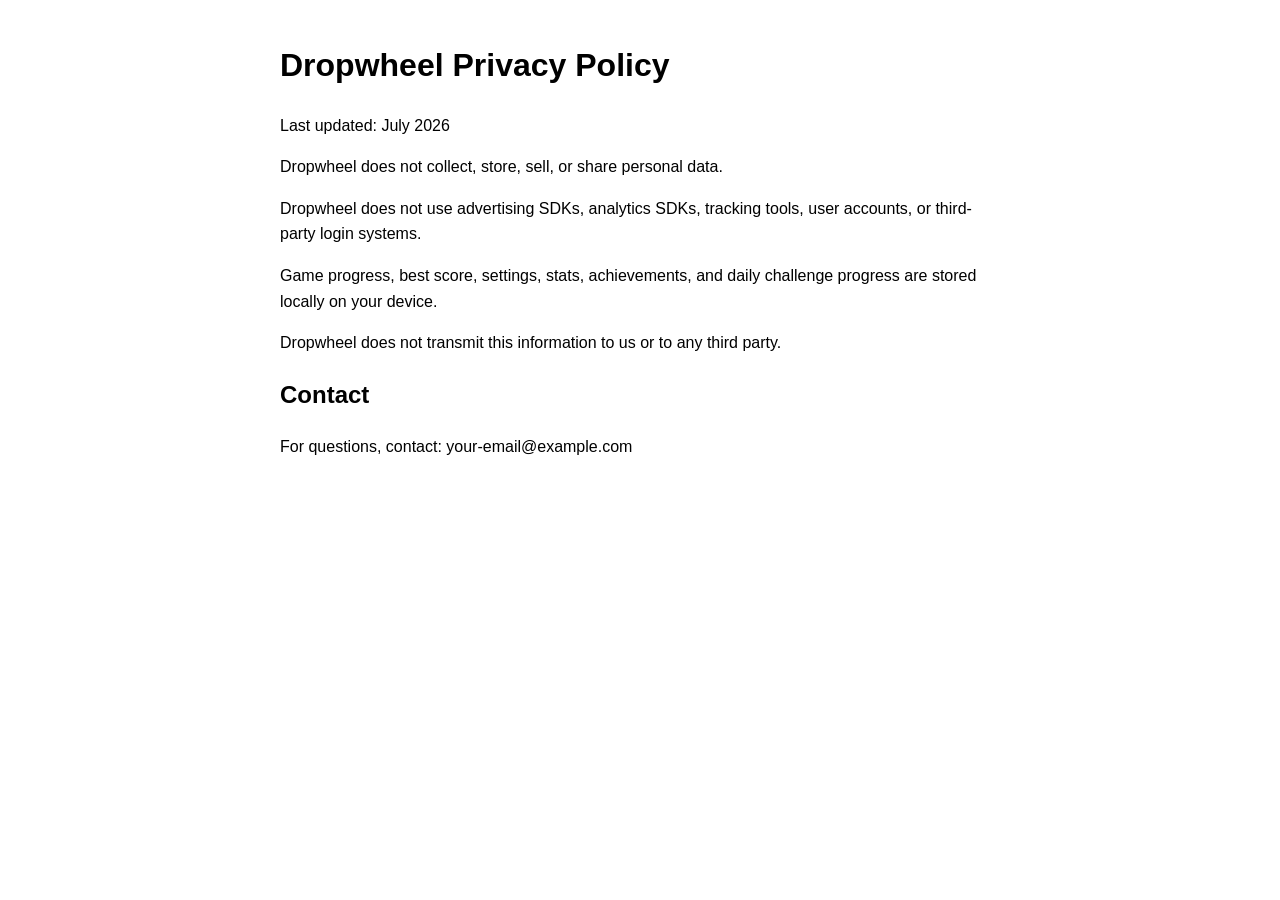
==== privacy.html @ 06d6e2c8 "Add initial privacy policy page" ====
<!doctype html>
<html>
<head>
  <meta charset="utf-8">
  <title>Dropwheel Privacy Policy</title>
  <meta name="viewport" content="width=device-width, initial-scale=1">
</head>
<body style="font-family: -apple-system, BlinkMacSystemFont, sans-serif; max-width: 720px; margin: 40px auto; padding: 0 20px; line-height: 1.6;">
  <h1>Dropwheel Privacy Policy</h1>
  <p>Last updated: July 2026</p>

  <p>Dropwheel does not collect, store, sell, or share personal data.</p>

  <p>Dropwheel does not use advertising SDKs, analytics SDKs, tracking tools, user accounts, or third-party login systems.</p>

  <p>Game progress, best score, settings, stats, achievements, and daily challenge progress are stored locally on your device.</p>

  <p>Dropwheel does not transmit this information to us or to any third party.</p>

  <h2>Contact</h2>
  <p>For questions, contact: your-email@example.com</p>
</body>
</html>
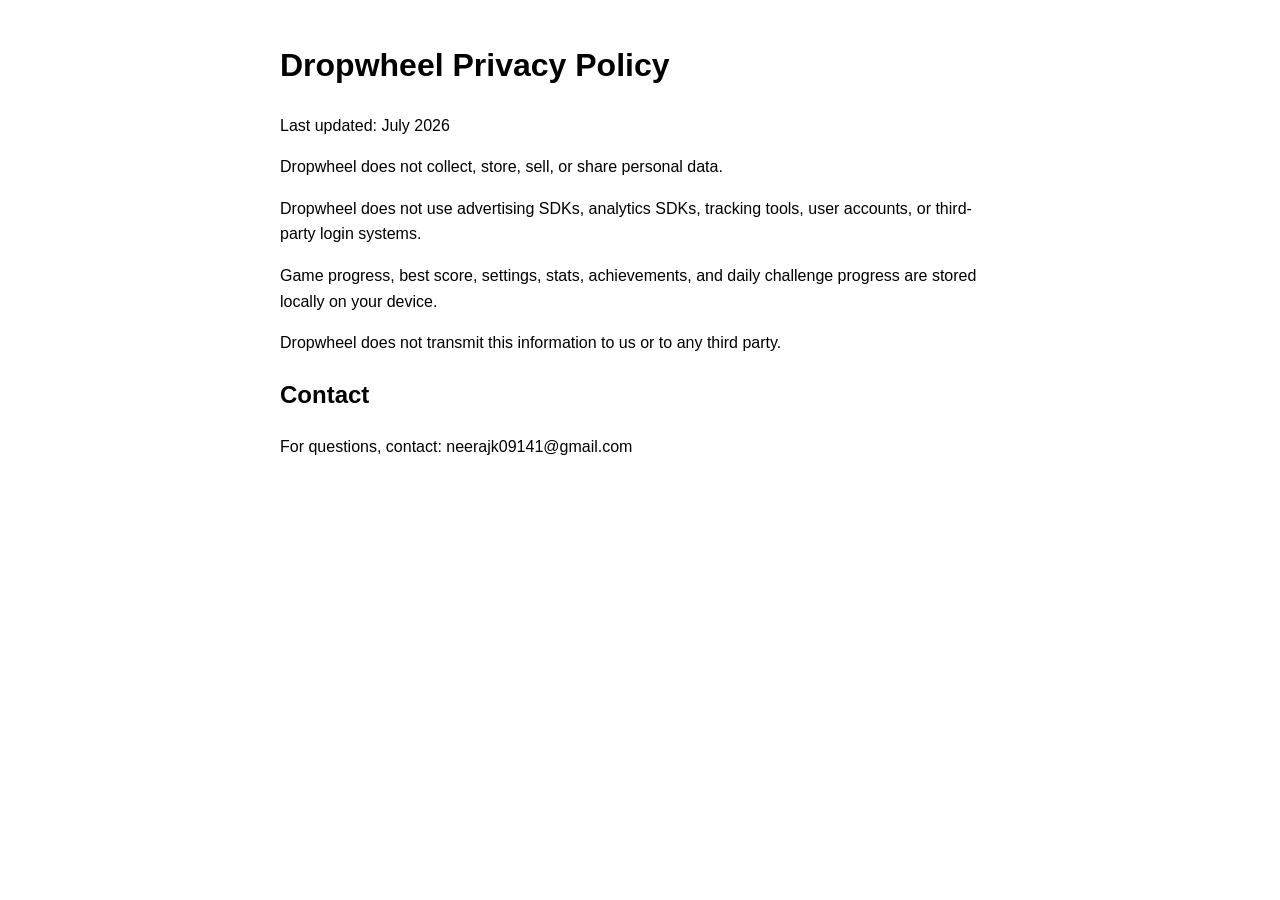
==== commit d34a493e: "Update contact email in privacy.html" ====
--- a/privacy.html
+++ b/privacy.html
@@ -18,6 +18,6 @@
   <p>Dropwheel does not transmit this information to us or to any third party.</p>
 
   <h2>Contact</h2>
-  <p>For questions, contact: your-email@example.com</p>
+  <p>For questions, contact: neerajk09141@gmail.com</p>
 </body>
 </html>
